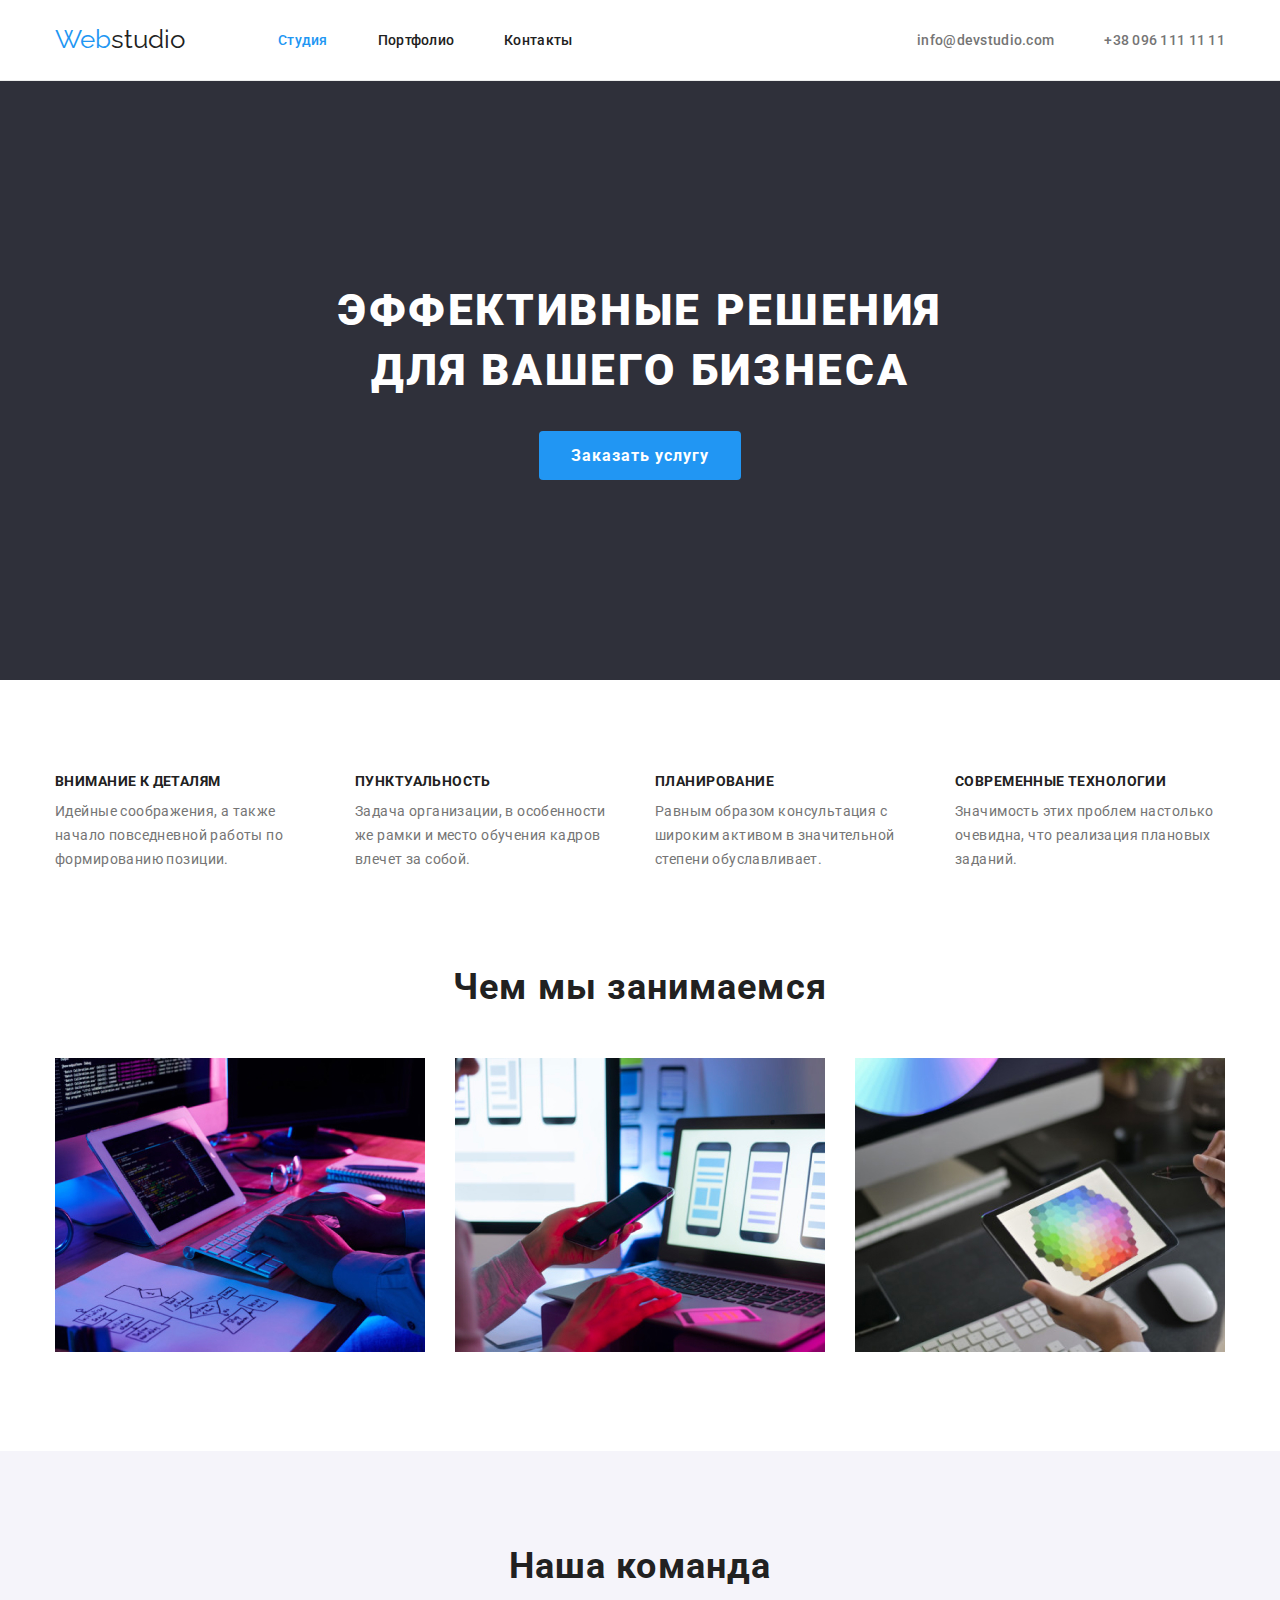
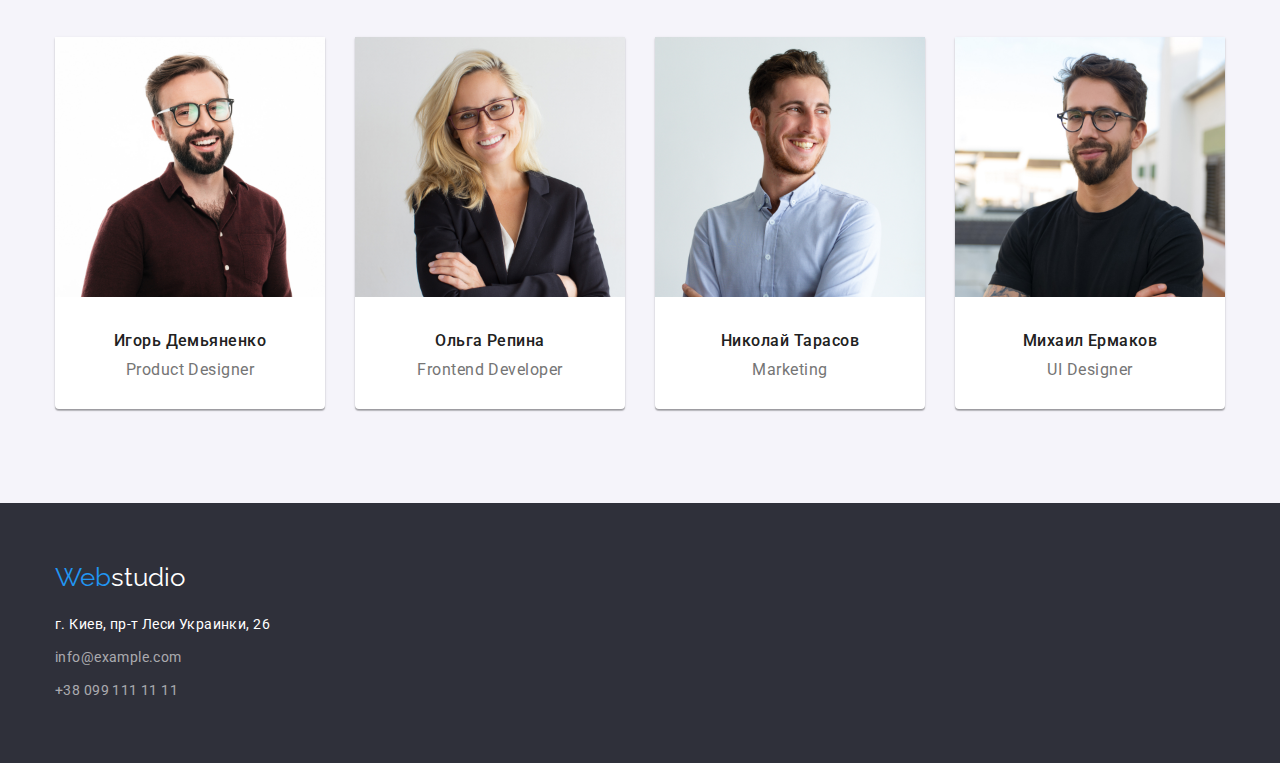
==== index.html @ 646a5f5e "Основной скелет" ====
<!DOCTYPE html>
<html lang="ru">
  <!-- Ветка для учителя -->

  <head>
    <meta charset="UTF-8" />
    <meta name="viewport" content="width=device-width, initial-scale=1.0" />
    <title>Студия</title>
    <!-- <link
      rel="stylesheet"
      href="https://cdnjs.cloudflare.com/ajax/libs/modern-normalize/1.0.0/modern-normalize.min.css"
    /> -->
    <link rel="preconnect" href="https://fonts.gstatic.com" />
    <link
      href="https://fonts.googleapis.com/css2?family=Raleway:wght@700&family=Roboto:wght@400;500;700;900&display=swap"
      rel="stylesheet"
    />
    <link rel="stylesheet" href="./CSS/normalize.css" />
    <link rel="stylesheet" href="./CSS/style.css" />
  </head>

  <body>
    <!--Шапка сайта-->

    <header class="header">
      <div class="container flex header-center">
        <nav class="nav-flex">
          <a lang="en" href="./index.html" class="logo link"
            ><span class="web">Web</span>studio</a
          >
          <ul class="site-nav list">
            <li class="space">
              <a href="./index.html" class="link current">Студия</a>
            </li>
            <li class="space">
              <a href="./portfolio.html" class="link">Портфолио</a>
            </li>
            <li class="space">
              <a href="" class="link">Контакты</a>
            </li>
          </ul>
        </nav>
        <ul class="contacts list">
          <li class="space">
            <a href="mailto:info@devstudio.com" class="link"
              >info@devstudio.com</a
            >
          </li>
          <li class="space">
            <a href="tel:+380961111111" class="link">+38 096 111 11 11</a>
          </li>
        </ul>
      </div>
    </header>
    <!--Основной уникальный контент-->
    <main>
      <section class="banner">
        <div class="banner-center">
          <h1 class="tagline">Эффективные решения для вашего бизнеса</h1>
          <a href="" class="order link">Заказать услугу</a>
        </div>
      </section>

      <!--Наши преимущества-->
      <section class="container section-padding">
        <h2 hidden>Наши преимущества</h2>
        <ul class="advantages list flex">
          <li class="flex-advantages">
            <h3 class="advantages-about">Внимание к деталям</h3>
            <p class="desc">
              Идейные соображения, а также начало повседневной работы по
              формированию позиции.
            </p>
          </li>
          <li class="flex-advantages">
            <h3 class="advantages-about">Пунктуальность</h3>
            <p class="desc">
              Задача организации, в особенности же рамки и место обучения кадров
              влечет за собой.
            </p>
          </li>
          <li class="flex-advantages">
            <h3 class="advantages-about">Планирование</h3>
            <p class="desc">
              Равным образом консультация с широким активом в значительной
              степени обуславливает.
            </p>
          </li>
          <li class="flex-advantages">
            <h3 class="advantages-about">Современные технологии</h3>
            <p class="desc">
              Значимость этих проблем настолько очевидна, что реализация
              плановых заданий.
            </p>
          </li>
        </ul>
      </section>
      <!--Чем мы занимаемся-->
      <section class="container section-whatwedo">
        <h2 class="heading">Чем мы занимаемся</h2>
        <ul class="list flex">
          <li>
            <a href=""
              ><img
                src="./images/keyboards.jpg"
                alt="Печатает на клавиатуре"
                width="370"
            /></a>
          </li>
          <li>
            <a href=""
              ><img
                src="./images/lookatthephone.jpg"
                alt="Смотрит на телефон и на экран"
                width="370"
            /></a>
          </li>
          <li>
            <a href=""
              ><img
                src="./images/lookatthepalette.jpg"
                alt="Смотрит на цветовую палитру"
                width="370"
            /></a>
          </li>
        </ul>
      </section>
      <!--Наши специалисты-->
      <section class="ourteam section-padding">
        <div class="container">
          <h2 class="heading">Наша команда</h2>
          <ul class="list flex">
            <li class="ourteam-back">
              <a href=""
                ><img
                  src="./images/our-team/igor.jpg"
                  alt="фото Игоря Демьяненко"
                  width="270"
              /></a>
              <h3 class="heading-team">Игорь Демьяненко</h3>
              <p class="desc">Product Designer</p>
            </li>
            <li class="ourteam-back">
              <a href=""
                ><img
                  src="./images/our-team/olga.jpg"
                  alt="фото Ольги Репиной"
                  width="270"
              /></a>
              <h3 class="heading-team">Ольга Репина</h3>
              <p class="desc">Frontend Developer</p>
            </li>
            <li class="ourteam-back">
              <a href=""
                ><img
                  src="./images/our-team/nikolay.jpg"
                  alt="фото Николая Тарасова"
                  width="270"
              /></a>
              <h3 class="heading-team">Николай Тарасов</h3>
              <p class="desc">Marketing</p>
            </li>
            <li class="ourteam-back">
              <a href=""
                ><img
                  src="./images/our-team/mickael.jpg"
                  alt="фото Михаила Ермакова"
                  width="270"
              /></a>
              <h3 class="heading-team">Михаил Ермаков</h3>
              <p class="desc">UI Designer</p>
            </li>
          </ul>
        </div>
      </section>
    </main>
    <footer class="footer">
      <div class="container">
        <a lang="en" href="./index.html" class="logo link"
          ><span class="web">Web</span>studio</a
        >
        <address class="address">
          г. Киев, пр-т Леси Украинки, 26
          <a href="mailto:info@example.com" class="link">info@example.com</a>
          <a href="tel:+380991111111" class="link">+38 099 111 11 11</a>
        </address>
      </div>
    </footer>
  </body>
</html>
---- CSS/style.css ----
/* цвет текста
черный основной #212121
белый #FFFFFF
бледносерый добавочный #757575 
акцентный голубой для текста и оформления #2196F3 
цвета баннера и футера #2F303A
для кнопок и секции светло серый #F5F4FA */
/* нормалайз не дает нужного эффеккта по этому использую это html {
  box-sizing: border-box;
}
*,
*::before,
*::after {
  box-sizing: inherit;
} */

/* About all document */
html {
  box-sizing: border-box;
}
* {
  box-sizing: inherit;
  padding-inline-start: 0px;
}

:root {
  --accent-color: #2196f3;
  --main-color: #212121;
  --second-color: #757575;
  --clean-color: #ffffff;
  --dark-background: #2f303a;
  --light-background: #f5f4fa;
  --border-header: #ececec;
  --border-gallery: #eeeeee;
  --footer-link: rgba(255, 255, 255, 0.6);
  --drop-shadow: drop-shadow(0px 4px 4px rgba(0, 0, 0, 0.25));
}

body {
  background-color: var(--clean-color);
  color: var(--main-color);
  font-family: 'Roboto', sans-serif;
  font-style: normal;
  font-weight: normal;
}

/* ширина общего контента */
.container {
  margin-left: auto;
  margin-right: auto;
  width: 1200px;
  padding-left: 15px;
  padding-right: 15px;
}
.flex {
  display: flex;
  justify-content: space-between;
}

.wrap {
  flex-wrap: wrap;
}
.web {
  color: var(--accent-color);
}

.list {
  list-style: none;
  margin: 0px;
}

/* Header */
.header {
  padding: 25px 0px;
  border-bottom: 1px solid var(--border-header);
}

.header-center {
  align-items: center;
}

.logo {
  color: var(--main-color);
  font-family: 'Raleway', sans-serif;
  font-size: 26px;
}

.contacts .link,
.contacts .link:visited {
  color: var(--second-color);
  font-weight: 500;
  font-size: 14px;
  line-height: 1.14;
  letter-spacing: 0.02em;
}

.space:not(:last-child) {
  margin-right: 50px;
}

.contacts {
  display: flex;
}

.nav-flex {
  display: flex;
  align-items: center;
}

.site-nav {
  margin-left: 93px;
  display: flex;
}

.site-nav .link,
.site-nav .link:visited {
  color: var(--main-color);
  font-weight: 500;
  font-size: 14px;
  line-height: 1.14;
  letter-spacing: 0.02em;
}

.site-nav .link:hover,
.site-nav .link:focus,
.contacts .link:hover,
.contacts .link:focus {
  color: var(--accent-color);
}

.site-nav .link.current {
  color: var(--accent-color);
}

/* section banner */
.tagline {
  font-weight: 900;
  font-size: 44px;
  line-height: 1.36;
  text-align: center;
  letter-spacing: 0.06em;
  text-transform: uppercase;
  color: var(--clean-color);
  width: 696px;
  margin: 0 auto;
}

.banner-center {
  text-align: center;
}

.banner {
  padding: 200px 0px;
  background-color: var(--dark-background);
}

.order {
  color: var(--clean-color);
  background-color: var(--accent-color);
  font-weight: bold;
  font-size: 16px;
  line-height: 1.87;
  text-align: center;
  letter-spacing: 0.06em;
  display: inline-block;
  border-radius: 4px;
  padding: 10px 32px;
  margin-top: 30px;
}

/* most sections */
.section-padding {
  padding: 94px 15px;
}

/* section our advantages */
.advantages .advantages-about {
  font-weight: bold;
  font-size: 14px;
  line-height: 1.14;
  letter-spacing: 0.03em;
  text-transform: uppercase;
  margin: 0px 0px 10px 0px;
}

.advantages .desc {
  font-size: 14px;
  line-height: 1.71;
  letter-spacing: 0.03em;
  margin: 0px;
}

.flex-advantages {
  width: 270px;
}

/* section what we do */
.section-whatwedo {
  padding-bottom: 94px;
}

/* section our team */
.ourteam {
  background-color: var(--light-background);
}

.ourteam .heading-team {
  font-weight: 500;
  font-size: 16px;
  line-height: 1.19;
  text-align: center;
  letter-spacing: 0.03em;
  margin: 30px 0px 10px 0px;
}

.ourteam .desc {
  font-size: 16px;
  line-height: 1.19;
  text-align: center;
  letter-spacing: 0.03em;
  margin: 0px 0px 30px 0px;
}

.ourteam-back {
  background: var(--clean-color);
  width: 270px;
  /* в макете стоит три тени - это немного странно - они действуют одновременно?зачем так? */
  box-shadow: 0px 1px 3px rgba(0, 0, 0, 0.12), 0px 1px 1px rgba(0, 0, 0, 0.14),
    0px 2px 1px rgba(0, 0, 0, 0.2);
  border-radius: 0px 0px 4px 4px;
}

.ourteam-back:hover,
.ourteam-back:focus {
  filter: var(--drop-shadow);
}

/* other */
.heading {
  font-weight: bold;
  font-size: 36px;
  line-height: 1.17;
  text-align: center;
  letter-spacing: 0.03em;
  margin: 0px 0px 50px 0px;
}

.desc {
  color: var(--second-color);
}

.link {
  text-decoration: none;
}

/* section gallery */
.gallery {
  padding-bottom: 64px;
}
.flex-gallery {
  display: flex;
}
.gallery .heading-gallery {
  font-weight: bold;
  font-size: 18px;
  line-height: 2;
  letter-spacing: 0.06em;
  padding: 20px 24px 4px 24px;
  margin: 0px;
}

.gallery .desc {
  font-size: 16px;
  line-height: 1.88;
  letter-spacing: 0.03em;
  padding: 0px 24px;
  padding-bottom: 20px;
  margin: 0px;
}

.gallery-back {
  width: 370px;
  margin-bottom: 30px;
  margin-right: 30px;
}
.gallery-back:nth-child(3n) {
  margin-right: 0px;
}
.bordering {
  border-bottom: 1px solid var(--border-gallery);
  border-right: 1px solid var(--border-gallery);
  border-left: 1px solid var(--border-gallery);
}
.img-gallery {
  display: block;
}
/* buttons */
.button {
  color: var(--main-color);
  background-color: var(--light-background);
  font-weight: 500;
  font-size: 16px;
  line-height: 1.62;
  text-align: center;
  letter-spacing: 0.03em;

  display: inline-block;
  padding: 6px 22px;
  border-radius: 4px;
  border: none;
  margin-bottom: 50px;
}

.button:hover,
.button:focus {
  color: var(--clean-color);
  background-color: var(--accent-color);
  filter: var(--drop-shadow);
}

.flex-button {
  display: flex;
  justify-content: center;
}

.space-button:not(:last-child) {
  margin-right: 8px;
}

/* footer */
.footer {
  background-color: var(--dark-background);
  padding: 60px 0px;
}

.footer .link {
  color: var(--clean-color);
}

.address {
  color: var(--clean-color);
  font-style: normal;
  font-weight: normal;
  font-size: 14px;
  line-height: 1.71;
  letter-spacing: 0.03em;
  width: 231px;
  margin-top: 20px;
}

.address .link,
.address .link:visited {
  color: var(--footer-link);
  display: inline-block;
  margin-top: 9px;
}
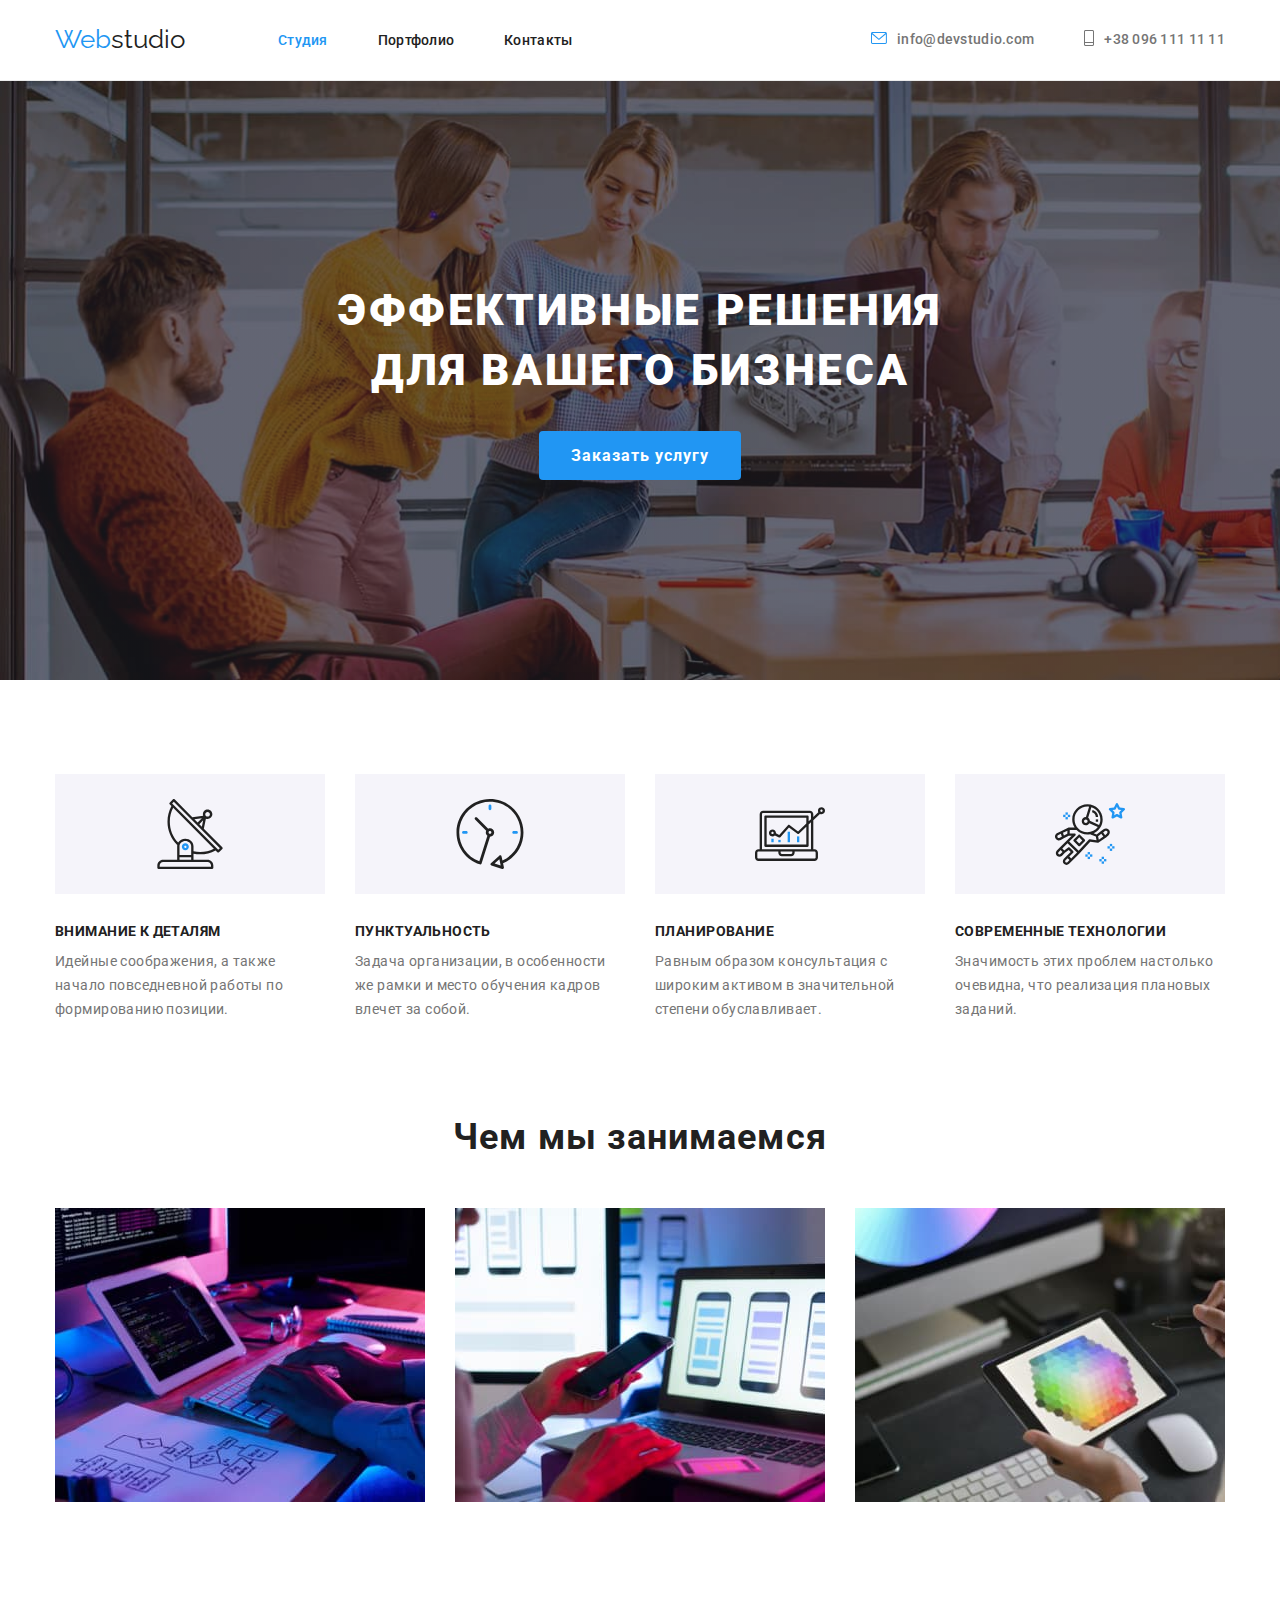
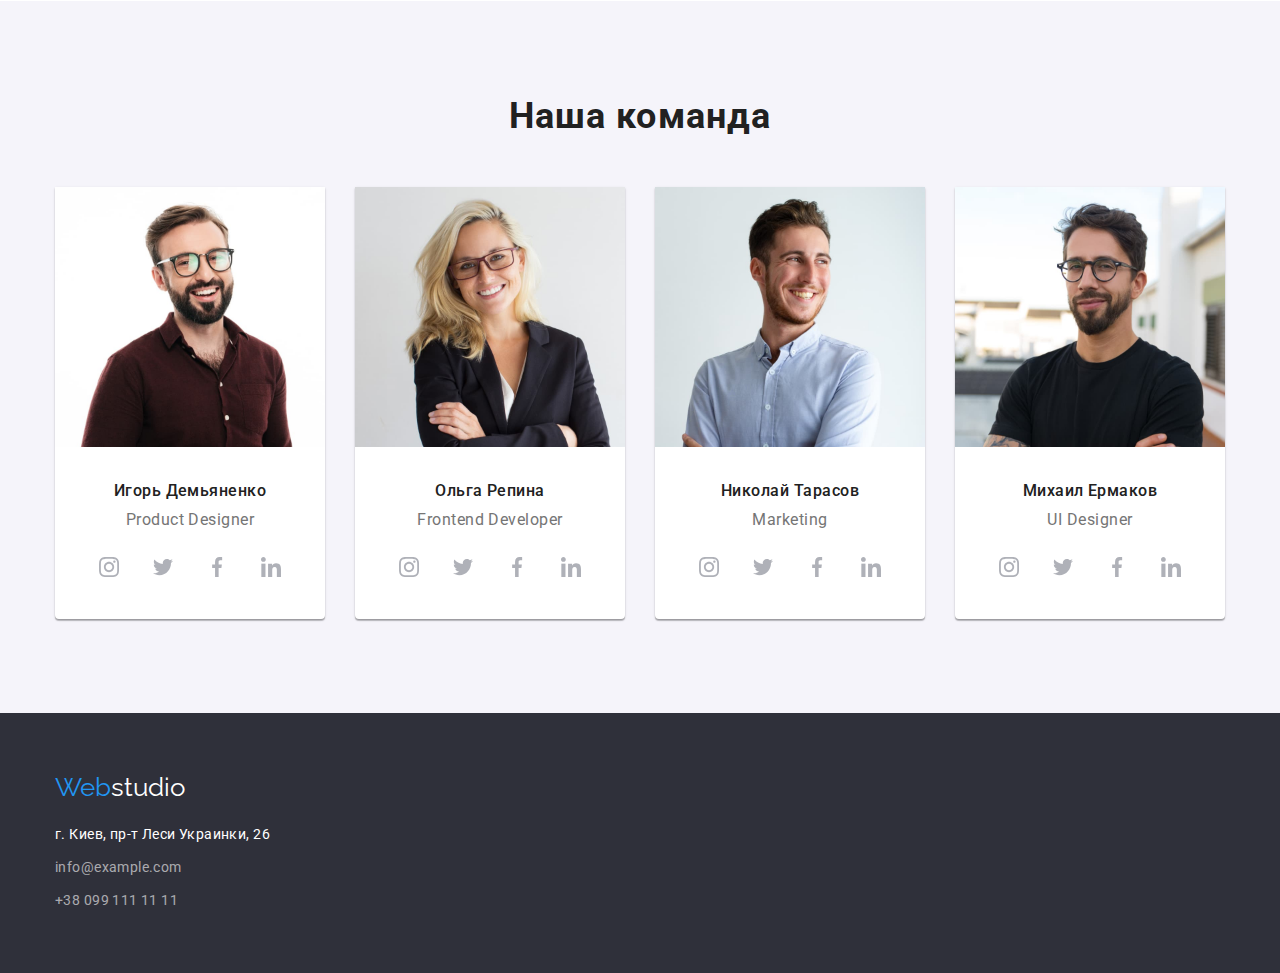
==== commit 10bf7af9: "Svg + jpg and little more" ====
--- a/index.html
+++ b/index.html
@@ -41,10 +41,20 @@
           </ul>
         </nav>
         <ul class="contacts list">
+          <li>
+            <svg class="icon-contacts" width="16" height="12">
+              <use href="./images/svg/sprite.svg#icon-envelope"></use>
+            </svg>
+          </li>
           <li class="space">
             <a href="mailto:info@devstudio.com" class="link"
               >info@devstudio.com</a
             >
+          </li>
+          <li>
+            <svg class="icon-contacts" width="10" height="16">
+              <use href="./images/svg/sprite.svg#icon-phone"></use>
+            </svg>
           </li>
           <li class="space">
             <a href="tel:+380961111111" class="link">+38 096 111 11 11</a>
@@ -66,6 +76,13 @@
         <h2 hidden>Наши преимущества</h2>
         <ul class="advantages list flex">
           <li class="flex-advantages">
+            <div class="advantages-div">
+              <svg class="advantages-svg">
+                <use
+                  href="./images/svg/sprite.svg#icon-advantages-antenna"
+                ></use>
+              </svg>
+            </div>
             <h3 class="advantages-about">Внимание к деталям</h3>
             <p class="desc">
               Идейные соображения, а также начало повседневной работы по
@@ -73,6 +90,11 @@
             </p>
           </li>
           <li class="flex-advantages">
+            <div class="advantages-div">
+              <svg class="advantages-svg">
+                <use href="./images/svg/sprite.svg#icon-advantages-clock"></use>
+              </svg>
+            </div>
             <h3 class="advantages-about">Пунктуальность</h3>
             <p class="desc">
               Задача организации, в особенности же рамки и место обучения кадров
@@ -80,6 +102,13 @@
             </p>
           </li>
           <li class="flex-advantages">
+            <div class="advantages-div">
+              <svg class="advantages-svg">
+                <use
+                  href="./images/svg/sprite.svg#icon-advantages-diagram"
+                ></use>
+              </svg>
+            </div>
             <h3 class="advantages-about">Планирование</h3>
             <p class="desc">
               Равным образом консультация с широким активом в значительной
@@ -87,6 +116,13 @@
             </p>
           </li>
           <li class="flex-advantages">
+            <div class="advantages-div">
+              <svg class="advantages-svg">
+                <use
+                  href="./images/svg/sprite.svg#icon-advantages-astronaut"
+                ></use>
+              </svg>
+            </div>
             <h3 class="advantages-about">Современные технологии</h3>
             <p class="desc">
               Значимость этих проблем настолько очевидна, что реализация
@@ -139,6 +175,36 @@
               /></a>
               <h3 class="heading-team">Игорь Демьяненко</h3>
               <p class="desc">Product Designer</p>
+              <ul class="flex list icon-ul">
+                <li class="icon-list">
+                  <a class="icon-social-list" href="" alt="Иконка Инстаграм">
+                    <svg class="icon-social">
+                      <use href="./images/svg/sprite.svg#icon-instagram"></use>
+                    </svg>
+                  </a>
+                </li>
+                <li>
+                  <a class="icon-social-list" href="" alt="Иконка Твиттер">
+                    <svg class="icon-social">
+                      <use href="./images/svg/sprite.svg#icon-twitter"></use>
+                    </svg>
+                  </a>
+                </li>
+                <li>
+                  <a class="icon-social-list" href="" alt="Иконка Фейсбук">
+                    <svg class="icon-social">
+                      <use href="./images/svg/sprite.svg#icon-facebook"></use>
+                    </svg>
+                  </a>
+                </li>
+                <li>
+                  <a class="icon-social-list" href="" alt="Иконка Линкедин">
+                    <svg class="icon-social">
+                      <use href="./images/svg/sprite.svg#icon-linkedin"></use>
+                    </svg>
+                  </a>
+                </li>
+              </ul>
             </li>
             <li class="ourteam-back">
               <a href=""
@@ -149,6 +215,36 @@
               /></a>
               <h3 class="heading-team">Ольга Репина</h3>
               <p class="desc">Frontend Developer</p>
+              <ul class="flex list icon-ul">
+                <li class="icon-list">
+                  <a class="icon-social-list" href="" alt="Иконка Инстаграм">
+                    <svg class="icon-social">
+                      <use href="./images/svg/sprite.svg#icon-instagram"></use>
+                    </svg>
+                  </a>
+                </li>
+                <li>
+                  <a class="icon-social-list" href="" alt="Иконка Твиттер">
+                    <svg class="icon-social">
+                      <use href="./images/svg/sprite.svg#icon-twitter"></use>
+                    </svg>
+                  </a>
+                </li>
+                <li>
+                  <a class="icon-social-list" href="" alt="Иконка Фейсбук">
+                    <svg class="icon-social">
+                      <use href="./images/svg/sprite.svg#icon-facebook"></use>
+                    </svg>
+                  </a>
+                </li>
+                <li>
+                  <a class="icon-social-list" href="" alt="Иконка Линкедин">
+                    <svg class="icon-social">
+                      <use href="./images/svg/sprite.svg#icon-linkedin"></use>
+                    </svg>
+                  </a>
+                </li>
+              </ul>
             </li>
             <li class="ourteam-back">
               <a href=""
@@ -159,6 +255,36 @@
               /></a>
               <h3 class="heading-team">Николай Тарасов</h3>
               <p class="desc">Marketing</p>
+              <ul class="flex list icon-ul">
+                <li class="icon-list">
+                  <a class="icon-social-list" href="" alt="Иконка Инстаграм">
+                    <svg class="icon-social">
+                      <use href="./images/svg/sprite.svg#icon-instagram"></use>
+                    </svg>
+                  </a>
+                </li>
+                <li>
+                  <a class="icon-social-list" href="" alt="Иконка Твиттер">
+                    <svg class="icon-social">
+                      <use href="./images/svg/sprite.svg#icon-twitter"></use>
+                    </svg>
+                  </a>
+                </li>
+                <li>
+                  <a class="icon-social-list" href="" alt="Иконка Фейсбук">
+                    <svg class="icon-social">
+                      <use href="./images/svg/sprite.svg#icon-facebook"></use>
+                    </svg>
+                  </a>
+                </li>
+                <li>
+                  <a class="icon-social-list" href="" alt="Иконка Линкедин">
+                    <svg class="icon-social">
+                      <use href="./images/svg/sprite.svg#icon-linkedin"></use>
+                    </svg>
+                  </a>
+                </li>
+              </ul>
             </li>
             <li class="ourteam-back">
               <a href=""
@@ -169,6 +295,36 @@
               /></a>
               <h3 class="heading-team">Михаил Ермаков</h3>
               <p class="desc">UI Designer</p>
+              <ul class="flex list icon-ul">
+                <li class="icon-list">
+                  <a class="icon-social-list" href="" alt="Иконка Инстаграм">
+                    <svg class="icon-social">
+                      <use href="./images/svg/sprite.svg#icon-instagram"></use>
+                    </svg>
+                  </a>
+                </li>
+                <li>
+                  <a class="icon-social-list" href="" alt="Иконка Твиттер">
+                    <svg class="icon-social">
+                      <use href="./images/svg/sprite.svg#icon-twitter"></use>
+                    </svg>
+                  </a>
+                </li>
+                <li>
+                  <a class="icon-social-list" href="" alt="Иконка Фейсбук">
+                    <svg class="icon-social">
+                      <use href="./images/svg/sprite.svg#icon-facebook"></use>
+                    </svg>
+                  </a>
+                </li>
+                <li>
+                  <a class="icon-social-list" href="" alt="Иконка Линкедин">
+                    <svg class="icon-social">
+                      <use href="./images/svg/sprite.svg#icon-linkedin"></use>
+                    </svg>
+                  </a>
+                </li>
+              </ul>
             </li>
           </ul>
         </div>
--- a/CSS/style.css
+++ b/CSS/style.css
@@ -34,6 +34,7 @@
   --border-gallery: #eeeeee;
   --footer-link: rgba(255, 255, 255, 0.6);
   --drop-shadow: drop-shadow(0px 4px 4px rgba(0, 0, 0, 0.25));
+  --icon-gray: #afb1b8;
 }
 
 body {
@@ -93,6 +94,13 @@
   line-height: 1.14;
   letter-spacing: 0.02em;
 }
+.icon-contacts {
+  margin-right: 10px;
+  fill: var(--second-color);
+}
+.icon-contacts:hover {
+  fill: var(--accent-color);
+}
 
 .space:not(:last-child) {
   margin-right: 50px;
@@ -152,6 +160,13 @@
 .banner {
   padding: 200px 0px;
   background-color: var(--dark-background);
+  background-image: linear-gradient(
+      to top,
+      rgba(47, 48, 58, 0.4),
+      rgba(47, 48, 58, 0.4)
+    ),
+    url(../images/bg-our-office.jpg);
+  background-size: cover;
 }
 
 .order {
@@ -194,6 +209,18 @@
   width: 270px;
 }
 
+.advantages-div {
+  display: flex;
+  background-color: var(--light-background);
+  height: 120px;
+  margin-bottom: 30px;
+  align-items: center;
+  justify-content: center;
+}
+.advantages-svg {
+  width: 70px;
+  height: 70px;
+}
 /* section what we do */
 .section-whatwedo {
   padding-bottom: 94px;
@@ -218,7 +245,7 @@
   line-height: 1.19;
   text-align: center;
   letter-spacing: 0.03em;
-  margin: 0px 0px 30px 0px;
+  margin: 0px 0px 16px 0px;
 }
 
 .ourteam-back {
@@ -235,6 +262,28 @@
   filter: var(--drop-shadow);
 }
 
+.icon-ul {
+  padding: 0 32px 30px 32px;
+}
+
+.icon-social-list {
+  width: 44px;
+  height: 44px;
+  display: flex;
+  justify-content: center;
+  align-items: center;
+  fill: var(--icon-gray);
+}
+
+.icon-social-list:hover {
+  border-radius: 50%;
+  background-color: var(--accent-color);
+  fill: var(--clean-color);
+}
+.icon-social {
+  width: 20px;
+  height: 20px;
+}
 /* other */
 .heading {
   font-weight: bold;
@@ -283,6 +332,11 @@
   margin-bottom: 30px;
   margin-right: 30px;
 }
+
+.gallery-back:hover {
+  background-color: var(--clean-color);
+  filter: var(--drop-shadow);
+}
 .gallery-back:nth-child(3n) {
   margin-right: 0px;
 }
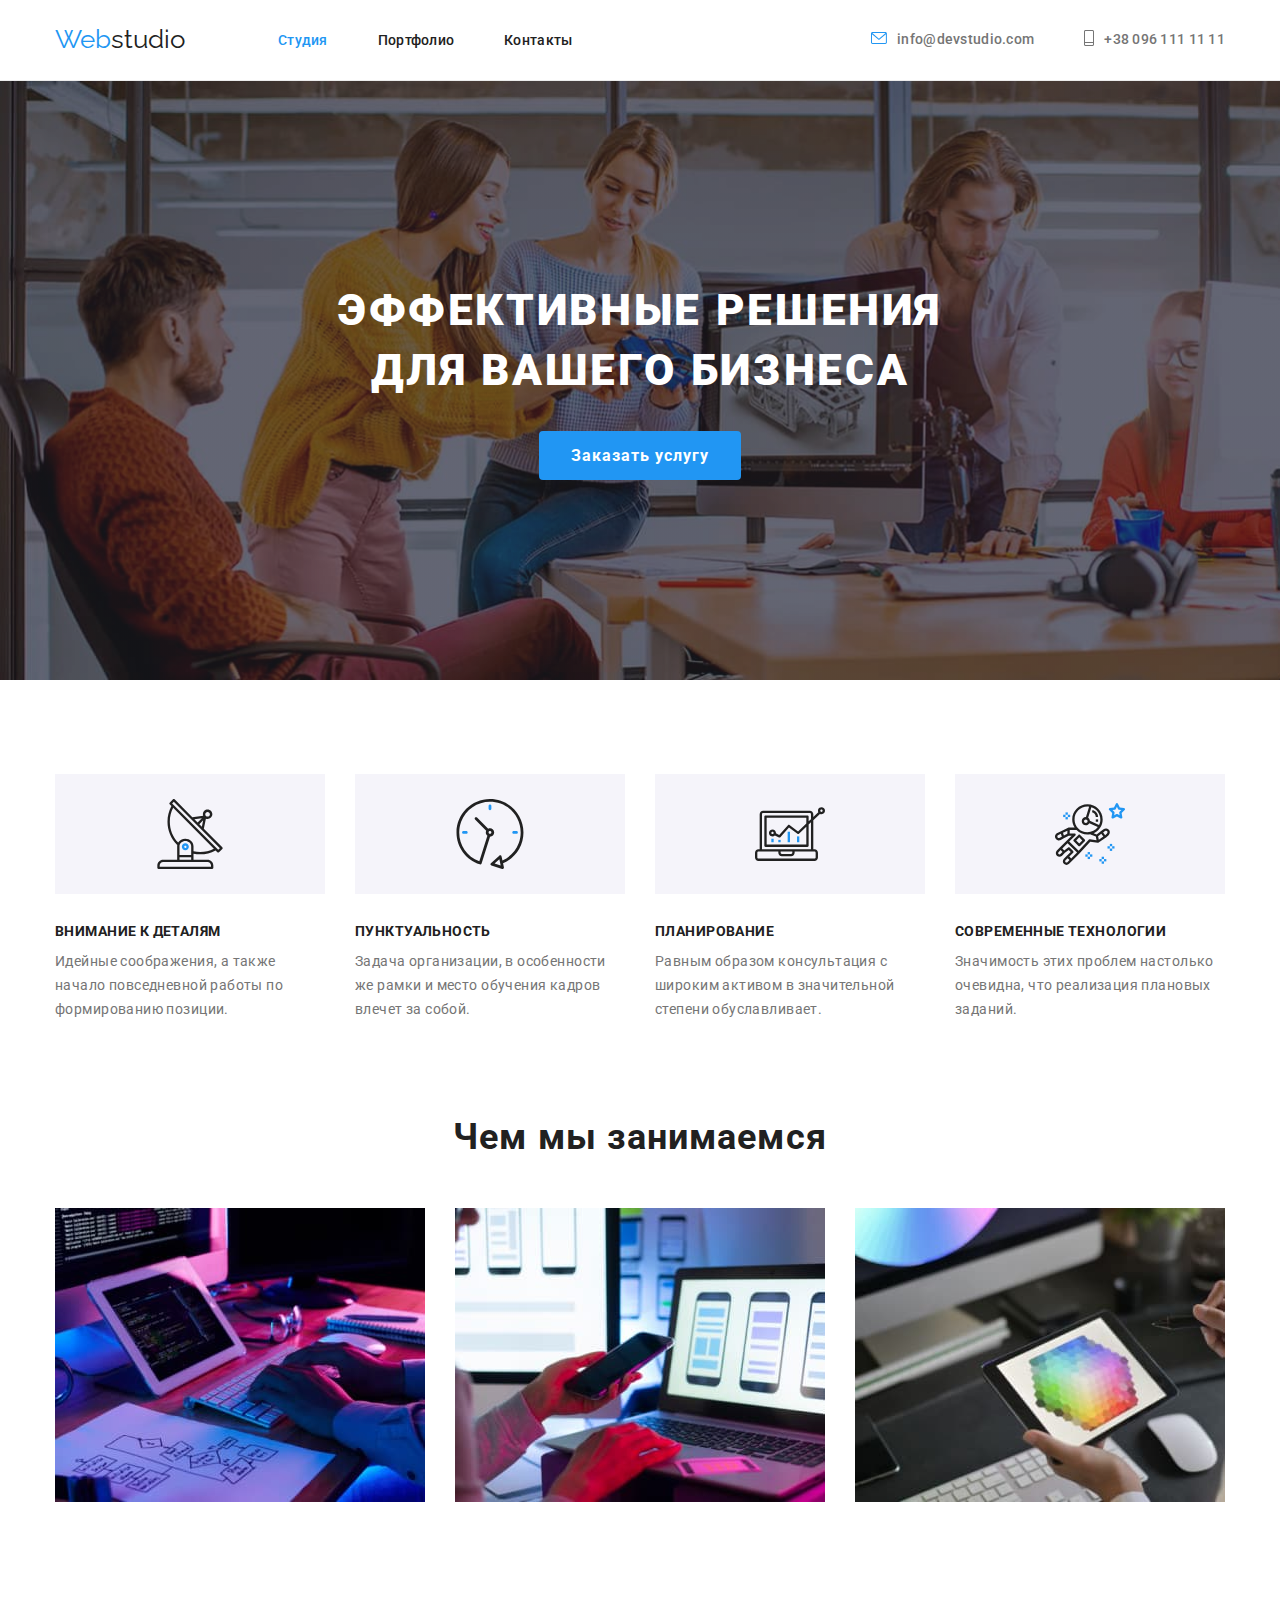
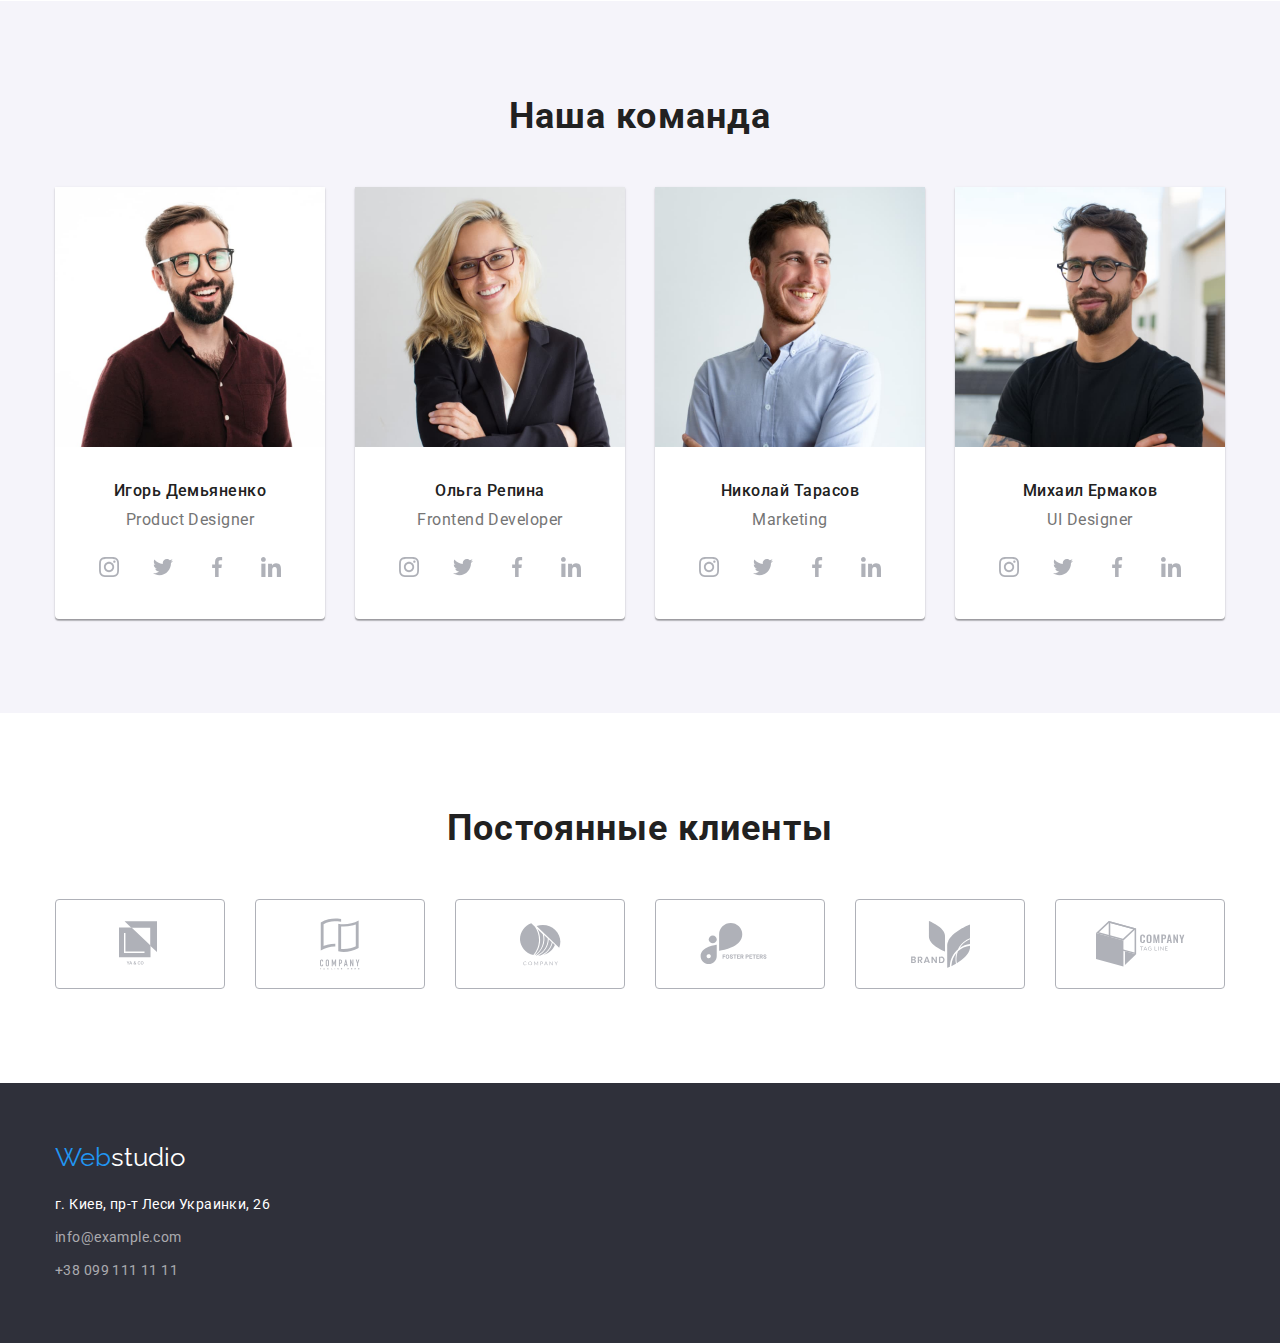
==== commit bbfe8e33: "Добавила некоторые свг в хтмл" ====
--- a/index.html
+++ b/index.html
@@ -329,6 +329,57 @@
           </ul>
         </div>
       </section>
+      <!-- Постоянные клиенты -->
+      <section class="section-padding">
+        <div class="container">
+          <h2 class="heading">Постоянные клиенты</h2>
+          <ul class="list flex">
+            <li>
+              <a class="logo-container" href="">
+                <svg class="icon-logo" width="42px" height="49px">
+                  <use href="./images/svg/sprite.svg#icon-logo-one"></use>
+                </svg>
+              </a>
+            </li>
+            <li>
+              <a class="logo-container" href="">
+                <svg class="icon-logo" width="40px" height="52px">
+                  <use href="./images/svg/sprite.svg#icon-logo-two"></use>
+                </svg>
+              </a>
+            </li>
+
+            <li>
+              <a class="logo-container" href="">
+                <svg class="icon-logo" width="41px" height="43px">
+                  <use href="./images/svg/sprite.svg#icon-logo-three"></use>
+                </svg>
+              </a>
+            </li>
+            <li>
+              <a class="logo-container" href="">
+                <svg class="icon-logo" width="80px" height="42px">
+                  <use href="./images/svg/sprite.svg#icon-logo-four"></use>
+                </svg>
+              </a>
+            </li>
+            <li>
+              <a class="logo-container" href="">
+                <svg class="icon-logo" width="59px" height="47px">
+                  <use href="./images/svg/sprite.svg#icon-logo-five"></use>
+                </svg>
+              </a>
+            </li>
+            <li>
+              <a class="logo-container" href="">
+                <svg class="icon-logo" width="89px" height="46px">
+                  <use href="./images/svg/sprite.svg#icon-logo-six"></use>
+                </svg>
+              </a>
+            </li>
+          </ul>
+        </div>
+      </section>
     </main>
     <footer class="footer">
       <div class="container">
--- a/CSS/style.css
+++ b/CSS/style.css
@@ -380,7 +380,21 @@
 .space-button:not(:last-child) {
   margin-right: 8px;
 }
-
+/* section our clients */
+.logo-container {
+  display: flex;
+  align-items: center;
+  justify-content: center;
+  width: 170px;
+  height: 90px;
+  border: 1px solid var(--icon-gray);
+  border-radius: 4px;
+  fill: var(--icon-gray);
+}
+.logo-container:hover {
+  fill: var(--accent-color);
+  border-color: var(--accent-color);
+}
 /* footer */
 .footer {
   background-color: var(--dark-background);
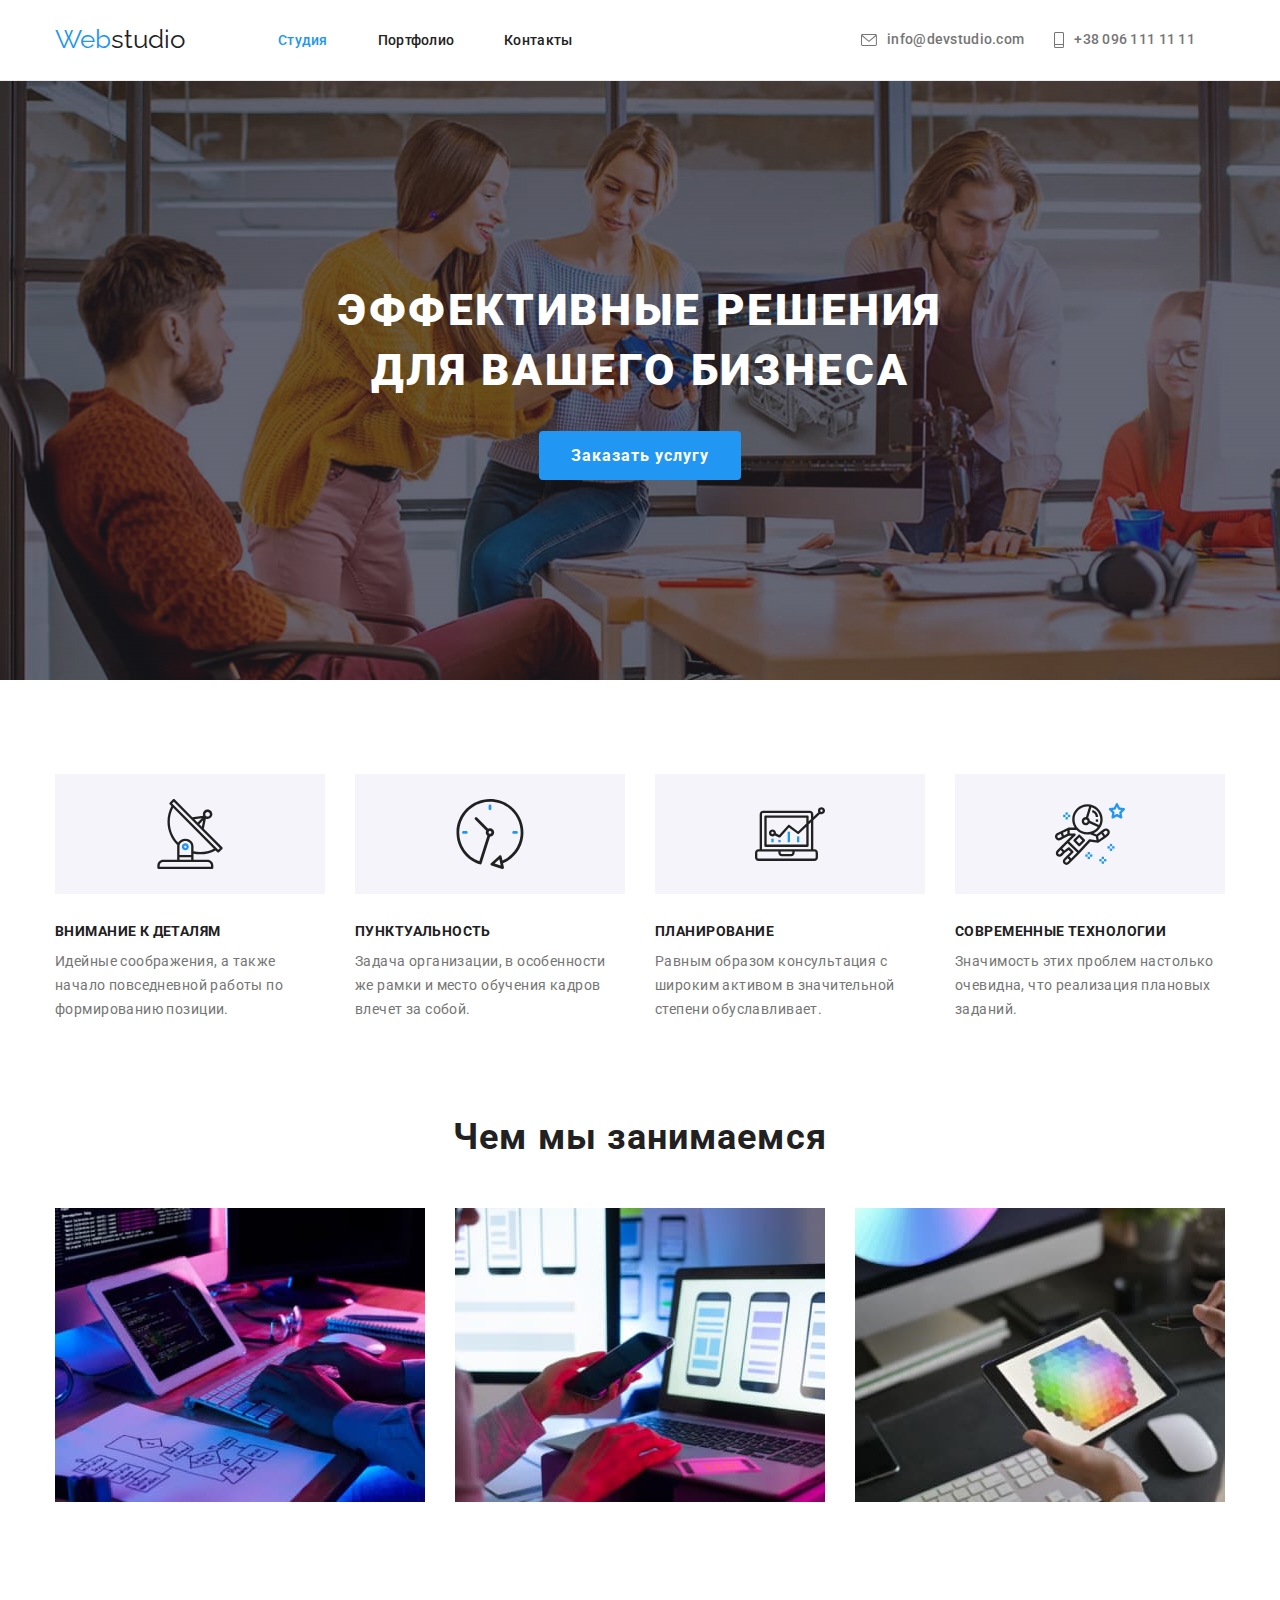
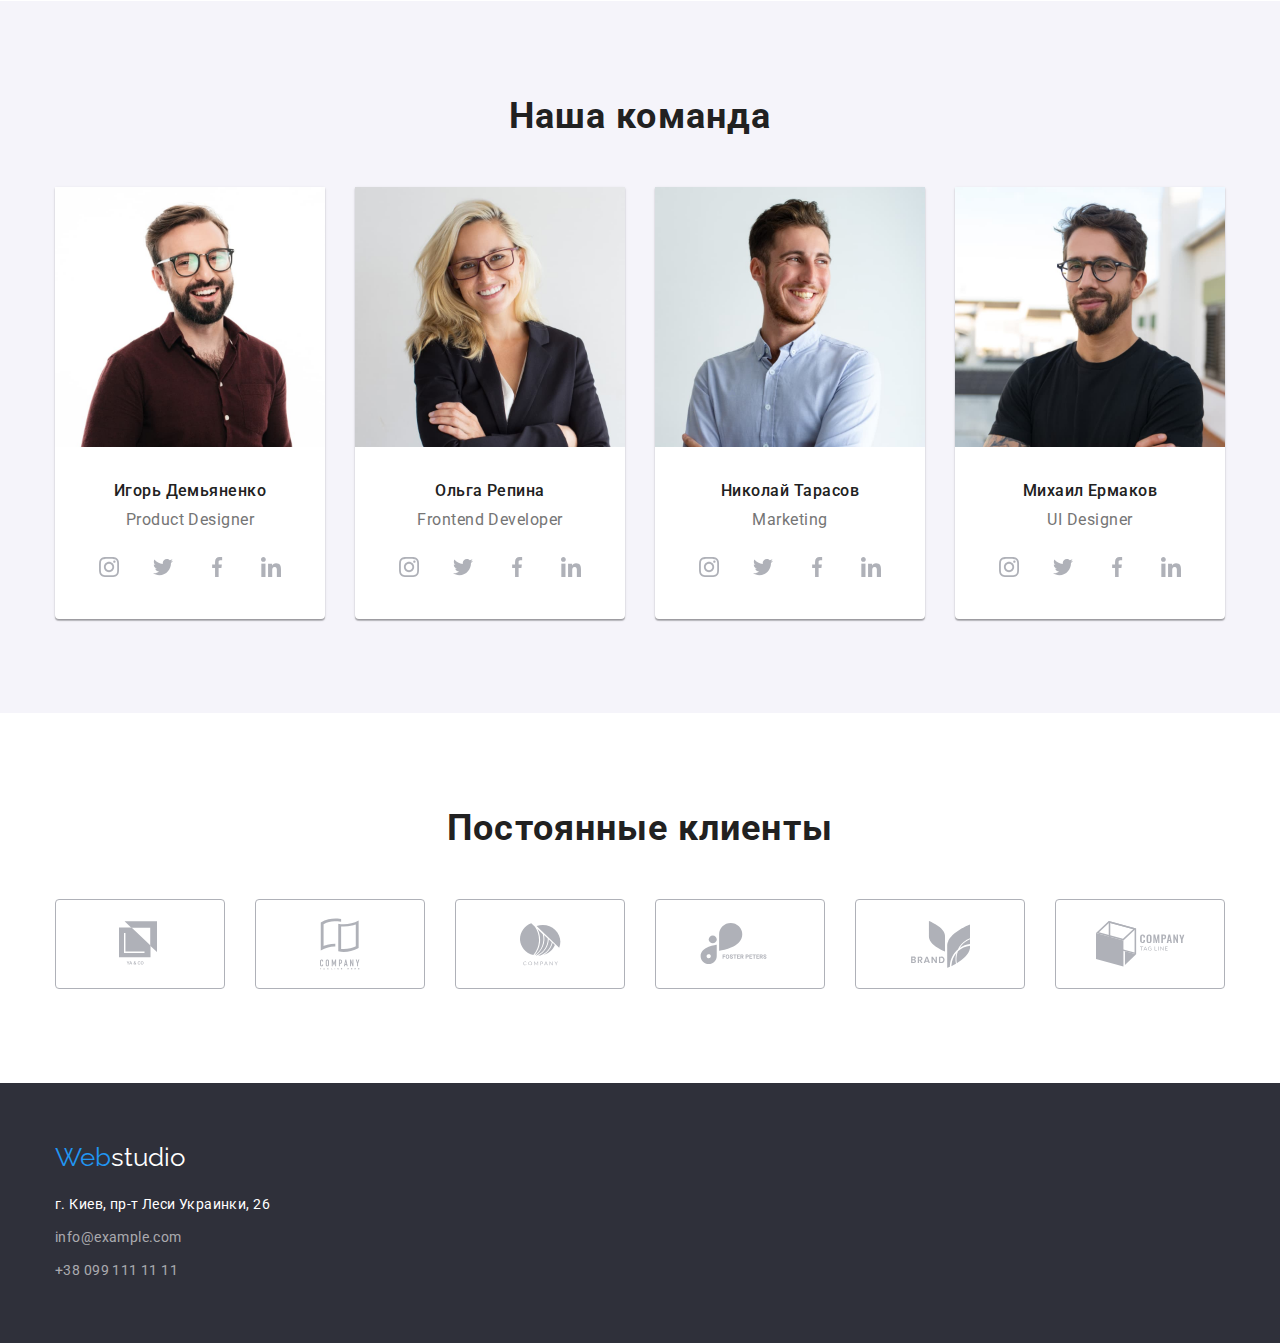
==== commit 3568f62a: "Все, кроме футера" ====
--- a/index.html
+++ b/index.html
@@ -40,24 +40,23 @@
             </li>
           </ul>
         </nav>
+
         <ul class="contacts list">
           <li>
-            <svg class="icon-contacts" width="16" height="12">
-              <use href="./images/svg/sprite.svg#icon-envelope"></use>
-            </svg>
-          </li>
-          <li class="space">
             <a href="mailto:info@devstudio.com" class="link"
-              >info@devstudio.com</a
+              ><svg class="icon-contacts" width="16" height="12">
+                <use href="./images/svg/sprite.svg#icon-envelope"></use>
+              </svg>
+              info@devstudio.com</a
             >
           </li>
           <li>
-            <svg class="icon-contacts" width="10" height="16">
-              <use href="./images/svg/sprite.svg#icon-phone"></use>
-            </svg>
-          </li>
-          <li class="space">
-            <a href="tel:+380961111111" class="link">+38 096 111 11 11</a>
+            <a href="tel:+380961111111" class="link"
+              ><svg class="icon-contacts" width="10" height="16">
+                <use href="./images/svg/sprite.svg#icon-phone"></use>
+              </svg>
+              +38 096 111 11 11</a
+            >
           </li>
         </ul>
       </div>
--- a/CSS/style.css
+++ b/CSS/style.css
@@ -35,6 +35,8 @@
   --footer-link: rgba(255, 255, 255, 0.6);
   --drop-shadow: drop-shadow(0px 4px 4px rgba(0, 0, 0, 0.25));
   --icon-gray: #afb1b8;
+  --ourteam-shadow: 0px 1px 3px rgba(0, 0, 0, 0.12),
+    0px 1px 1px rgba(0, 0, 0, 0.14), 0px 2px 1px rgba(0, 0, 0, 0.2);
 }
 
 body {
@@ -93,13 +95,15 @@
   font-size: 14px;
   line-height: 1.14;
   letter-spacing: 0.02em;
+  margin-right: 30px;
+  display: flex;
+  align-items: center;
+}
+.contacts:last-child {
+  margin-right: 0;
 }
 .icon-contacts {
   margin-right: 10px;
-  fill: var(--second-color);
-}
-.icon-contacts:hover {
-  fill: var(--accent-color);
 }
 
 .space:not(:last-child) {
@@ -252,9 +256,9 @@
   background: var(--clean-color);
   width: 270px;
   /* в макете стоит три тени - это немного странно - они действуют одновременно?зачем так? */
-  box-shadow: 0px 1px 3px rgba(0, 0, 0, 0.12), 0px 1px 1px rgba(0, 0, 0, 0.14),
-    0px 2px 1px rgba(0, 0, 0, 0.2);
+  box-shadow: var(--ourteam-shadow);
   border-radius: 0px 0px 4px 4px;
+  cursor: pointer;
 }
 
 .ourteam-back:hover,
@@ -275,7 +279,8 @@
   fill: var(--icon-gray);
 }
 
-.icon-social-list:hover {
+.icon-social-list:hover,
+.icon-social-list:focus {
   border-radius: 50%;
   background-color: var(--accent-color);
   fill: var(--clean-color);
@@ -331,9 +336,11 @@
   width: 370px;
   margin-bottom: 30px;
   margin-right: 30px;
-}
-
-.gallery-back:hover {
+  cursor: pointer;
+}
+
+.gallery-back:hover,
+.gallery-back:focus {
   background-color: var(--clean-color);
   filter: var(--drop-shadow);
 }
@@ -363,6 +370,7 @@
   border-radius: 4px;
   border: none;
   margin-bottom: 50px;
+  cursor: pointer;
 }
 
 .button:hover,
@@ -391,7 +399,7 @@
   border-radius: 4px;
   fill: var(--icon-gray);
 }
-.logo-container:hover {
+.logo-container:hover .logo-container:focus {
   fill: var(--accent-color);
   border-color: var(--accent-color);
 }
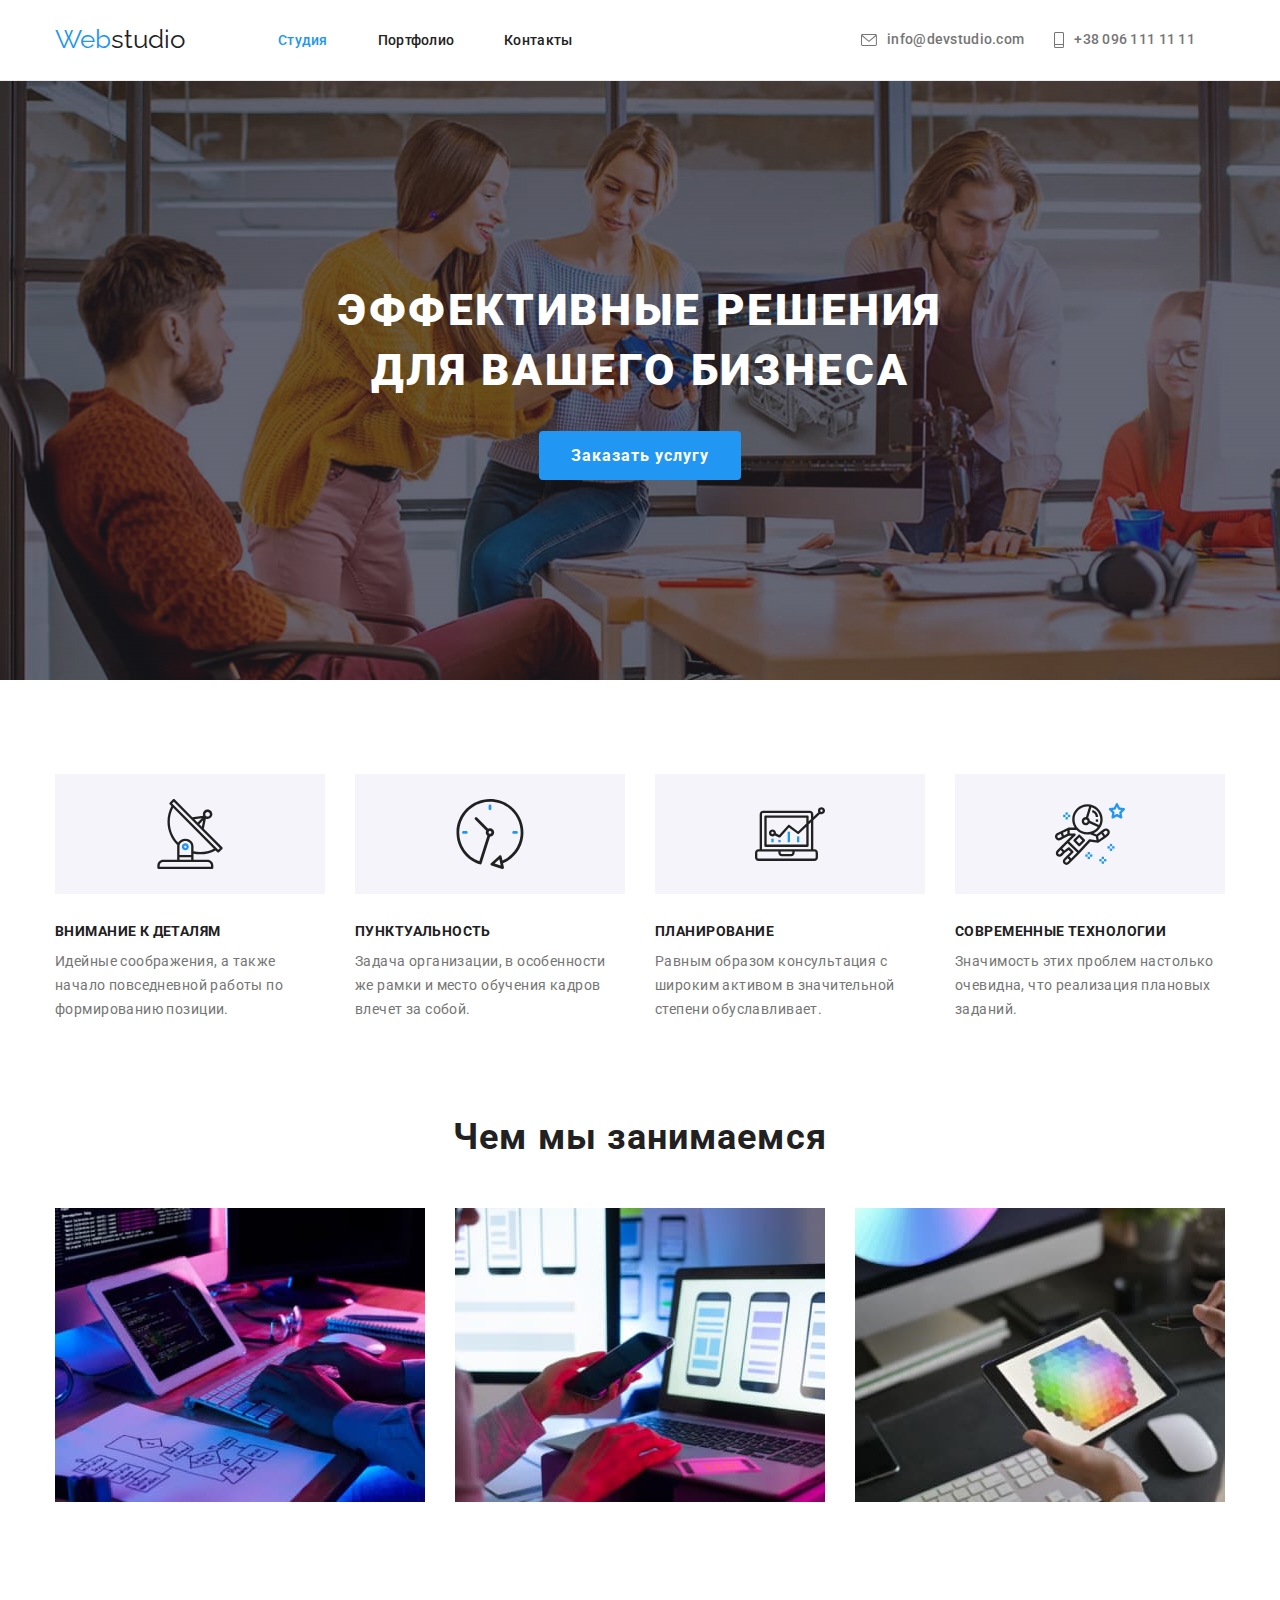
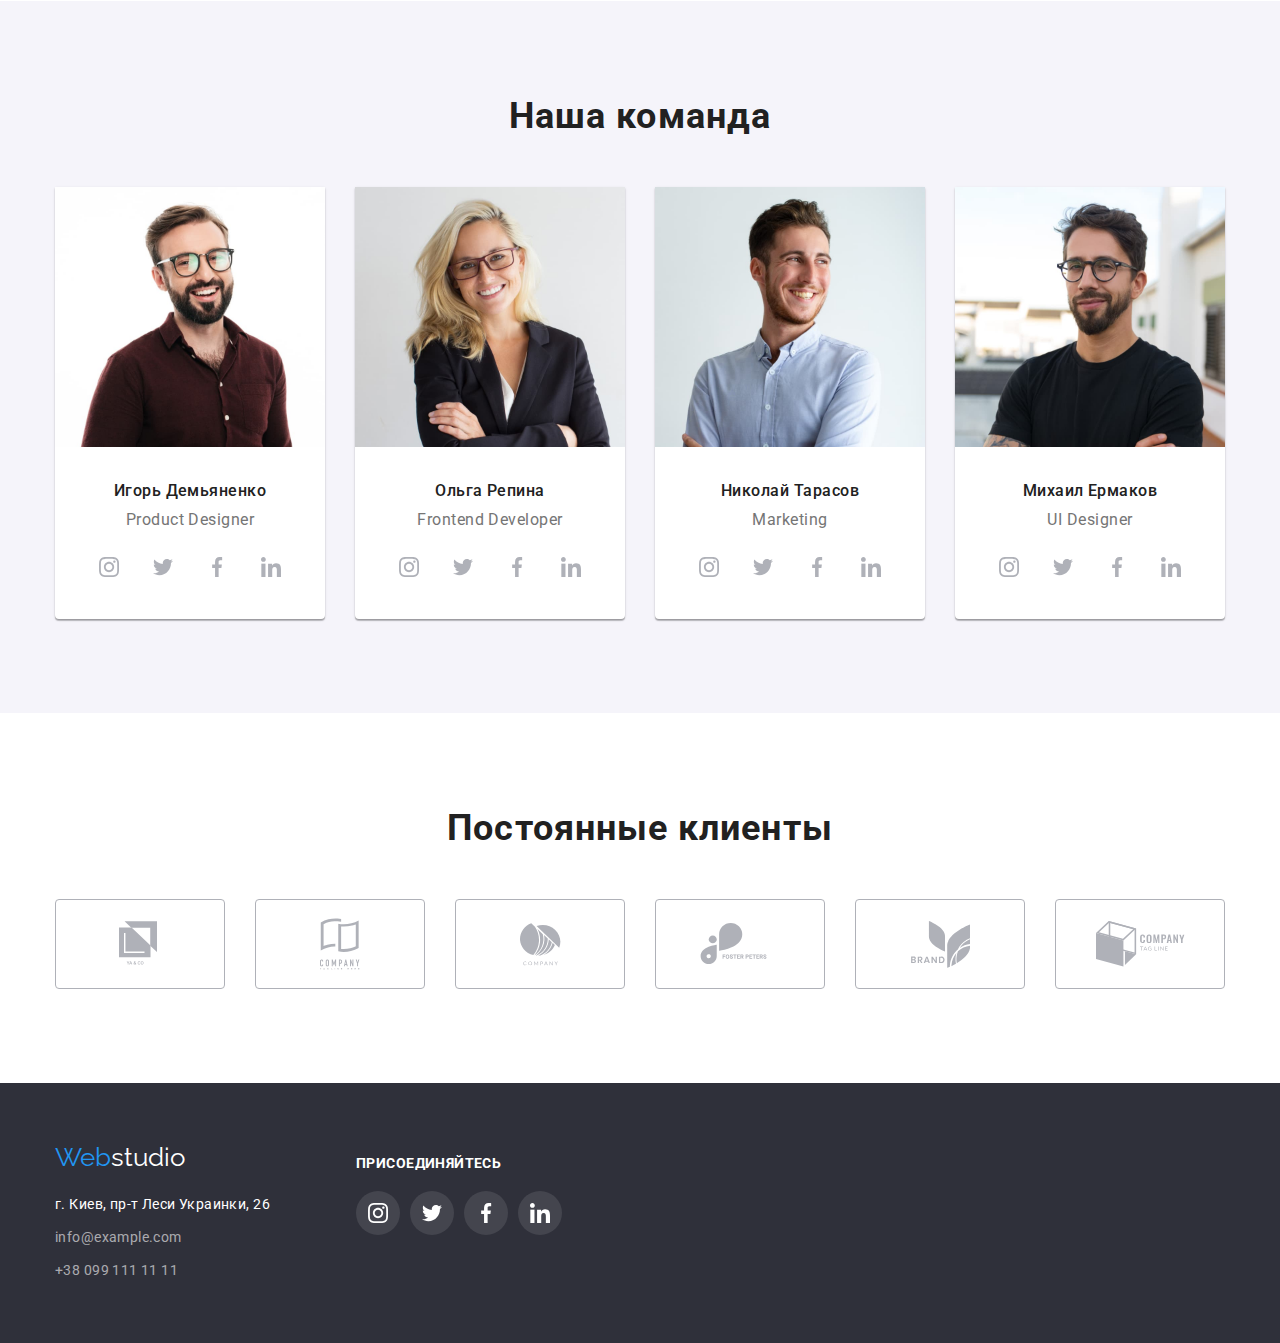
==== commit 22c110c3: "Доделала иконки" ====
--- a/index.html
+++ b/index.html
@@ -255,7 +255,7 @@
               <h3 class="heading-team">Николай Тарасов</h3>
               <p class="desc">Marketing</p>
               <ul class="flex list icon-ul">
-                <li class="icon-list">
+                <li>
                   <a class="icon-social-list" href="" alt="Иконка Инстаграм">
                     <svg class="icon-social">
                       <use href="./images/svg/sprite.svg#icon-instagram"></use>
@@ -381,15 +381,50 @@
       </section>
     </main>
     <footer class="footer">
-      <div class="container">
-        <a lang="en" href="./index.html" class="logo link"
-          ><span class="web">Web</span>studio</a
-        >
-        <address class="address">
-          г. Киев, пр-т Леси Украинки, 26
-          <a href="mailto:info@example.com" class="link">info@example.com</a>
-          <a href="tel:+380991111111" class="link">+38 099 111 11 11</a>
-        </address>
+      <div class="container footer-flex">
+        <div>
+          <a lang="en" href="./index.html" class="logo link"
+            ><span class="web">Web</span>studio</a
+          >
+          <address class="address">
+            г. Киев, пр-т Леси Украинки, 26
+            <a href="mailto:info@example.com" class="link">info@example.com</a>
+            <a href="tel:+380991111111" class="link">+38 099 111 11 11</a>
+          </address>
+        </div>
+        <div class="footer-margin">
+          <p class="footer-p">присоединяйтесь</p>
+          <ul class="flex list">
+            <li class="footer-space-icon">
+              <a class="icon-footer-list" href="" alt="Иконка Инстаграм">
+                <svg class="icon-social">
+                  <use href="./images/svg/sprite.svg#icon-instagram"></use>
+                </svg>
+              </a>
+            </li>
+            <li class="footer-space-icon">
+              <a class="icon-footer-list" href="" alt="Иконка Твиттер">
+                <svg class="icon-social">
+                  <use href="./images/svg/sprite.svg#icon-twitter"></use>
+                </svg>
+              </a>
+            </li>
+            <li class="footer-space-icon">
+              <a class="icon-footer-list" href="" alt="Иконка Фейсбук">
+                <svg class="icon-social">
+                  <use href="./images/svg/sprite.svg#icon-facebook"></use>
+                </svg>
+              </a>
+            </li>
+            <li class="footer-space-icon">
+              <a class="icon-footer-list" href="" alt="Иконка Линкедин">
+                <svg class="icon-social">
+                  <use href="./images/svg/sprite.svg#icon-linkedin"></use>
+                </svg>
+              </a>
+            </li>
+          </ul>
+        </div>
       </div>
     </footer>
   </body>
--- a/CSS/style.css
+++ b/CSS/style.css
@@ -37,6 +37,7 @@
   --icon-gray: #afb1b8;
   --ourteam-shadow: 0px 1px 3px rgba(0, 0, 0, 0.12),
     0px 1px 1px rgba(0, 0, 0, 0.14), 0px 2px 1px rgba(0, 0, 0, 0.2);
+  --footer-icons: rgba(255, 255, 255, 0.1);
 }
 
 body {
@@ -399,7 +400,8 @@
   border-radius: 4px;
   fill: var(--icon-gray);
 }
-.logo-container:hover .logo-container:focus {
+.logo-container:hover,
+.logo-container:focus {
   fill: var(--accent-color);
   border-color: var(--accent-color);
 }
@@ -430,3 +432,43 @@
   display: inline-block;
   margin-top: 9px;
 }
+.icon-footer-list {
+  width: 44px;
+  height: 44px;
+  display: flex;
+  justify-content: center;
+  align-items: center;
+  fill: var(--clean-color);
+  background-color: var(--footer-icons);
+  border-radius: 50%;
+}
+.icon-footer-list:hover,
+.icon-footer-list:focus {
+  background-color: var(--accent-color);
+}
+.footer-p {
+  font-family: Roboto, sans-serif;
+  font-style: normal;
+  font-weight: bold;
+  font-size: 14px;
+  line-height: 16px;
+  letter-spacing: 0.03em;
+  text-transform: uppercase;
+  color: var(--clean-color);
+  margin-bottom: 20px;
+  margin-top: 12px;
+}
+
+.footer-space-icon {
+  margin-right: 10px;
+}
+
+.footer-space-icon:last-child {
+  margin-right: 0;
+}
+.footer-flex {
+  display: flex;
+}
+.footer-margin {
+  margin-left: 70px;
+}
